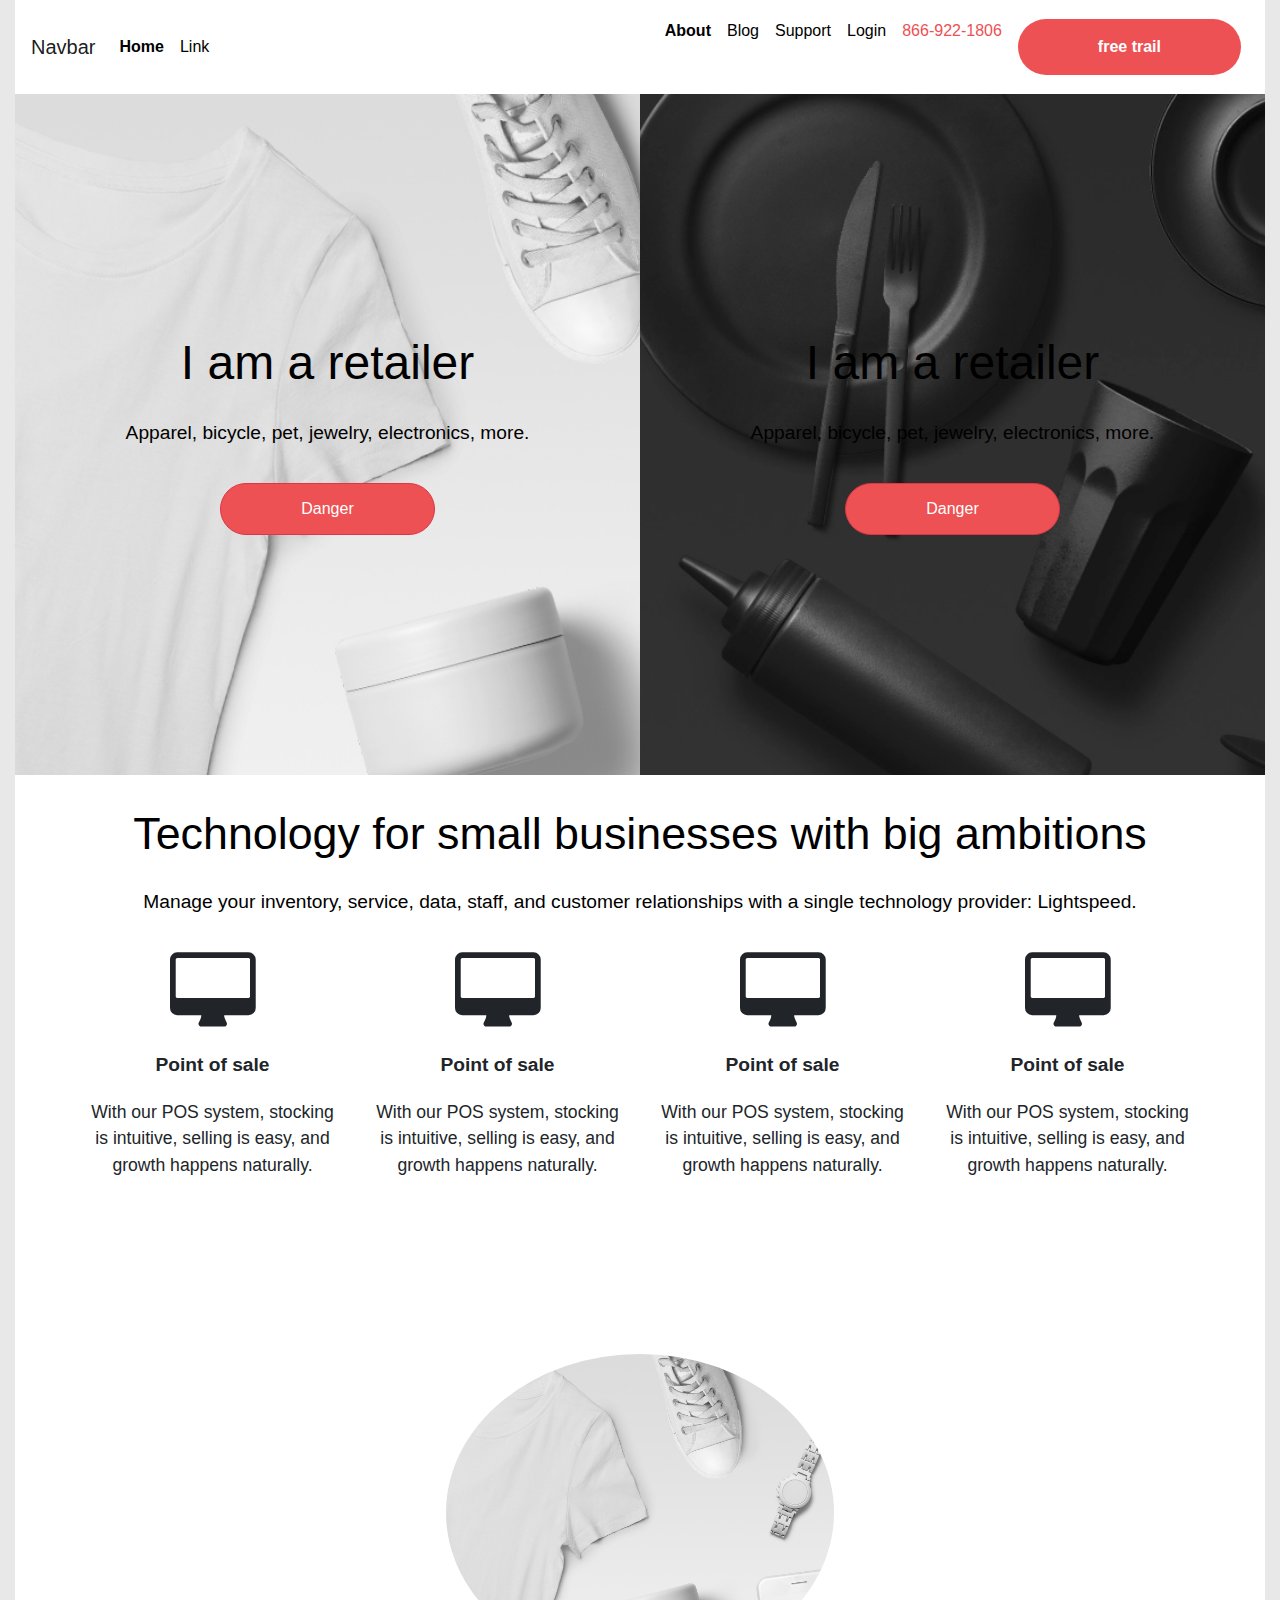
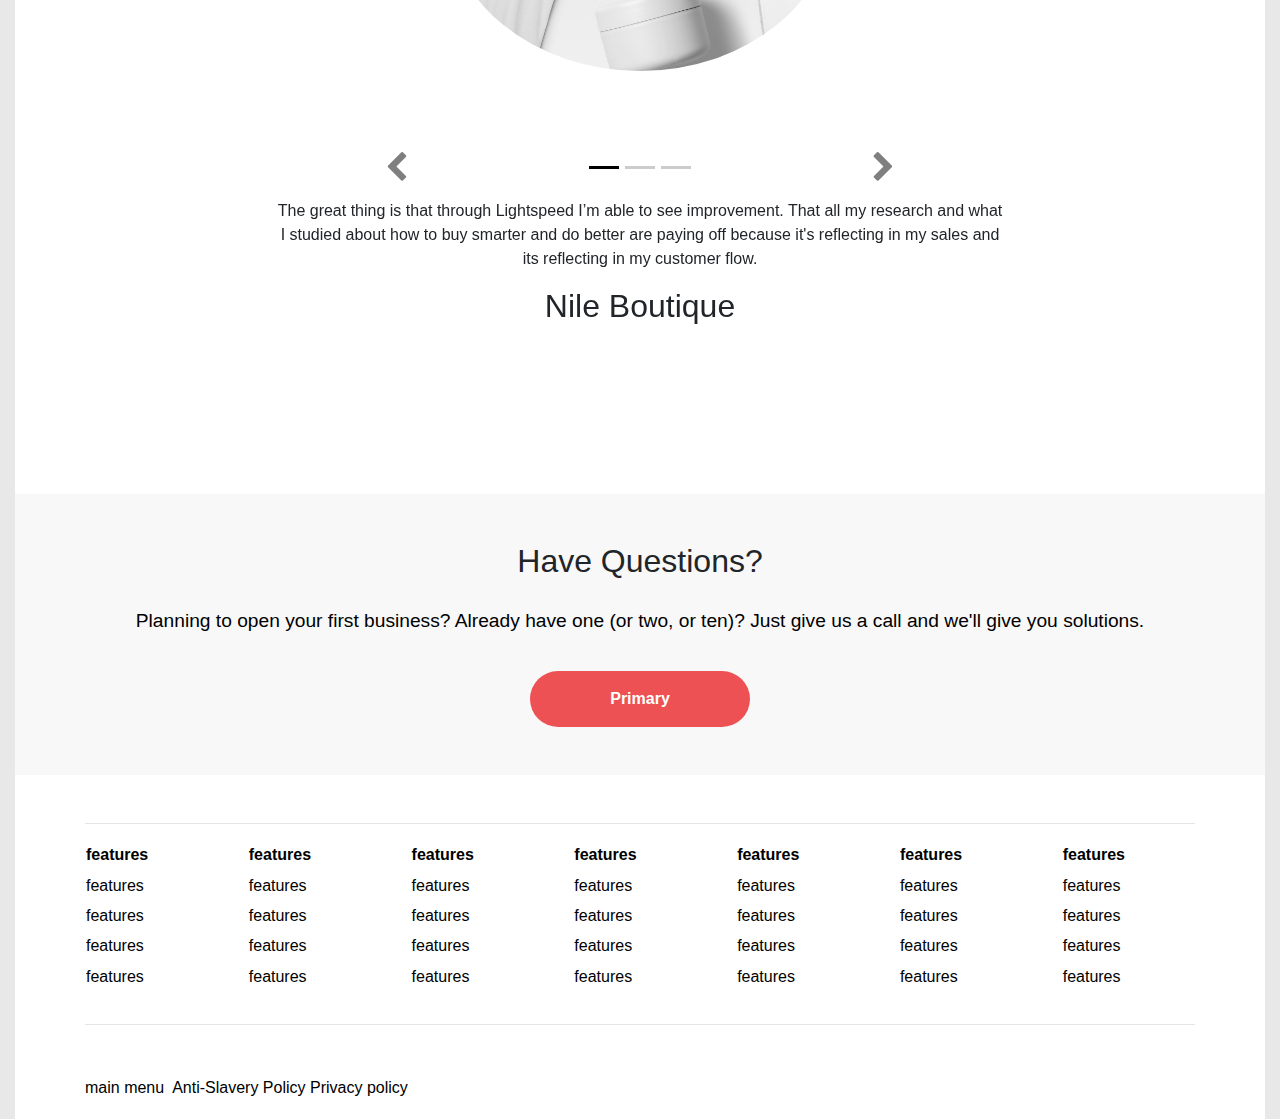
==== index.html @ 90b1ad33 "Project updated" ====
<html>
<head>
	<meta charset="UTF-8">
	<title>Document</title>
	<link rel="stylesheet" href="css/normalize.min.css">
	<link rel="stylesheet" href="https://maxcdn.bootstrapcdn.com/bootstrap/4.0.0/css/bootstrap.min.css" integrity="sha384-Gn5384xqQ1aoWXA+058RXPxPg6fy4IWvTNh0E263XmFcJlSAwiGgFAW/dAiS6JXm" crossorigin="anonymous">
	<link rel="stylesheet" href="https://cdnjs.cloudflare.com/ajax/libs/font-awesome/4.7.0/css/font-awesome.min.css">
	<link rel="stylesheet" href="css/index.css">
</head>
<body>
	<header>
		<div class="container-fluid">
			<nav class="navbar navbar-expand-lg navbar-light bg-light my-nav">
				<a class="navbar-brand" href="#">Navbar</a>
				<button class="navbar-toggler" type="button" data-toggle="collapse" data-target="#navbarSupportedContent" aria-controls="navbarSupportedContent" aria-expanded="false" aria-label="Toggle navigation">
				<span class="navbar-toggler-icon"></span>
				</button>
				<div class="collapse navbar-collapse" id="navbarSupportedContent">
					<ul class="navbar-nav mr-auto">
						<li class="nav-item my-nav-item-left">
							<a class="nav-link my-nav-link-left" href="#">Home</a>
						</li>
						<li class="nav-item my-nav-item-left">
							<a class="nav-link my-nav-link-left" href="#">Link</a>
						</li>						
					</ul>
					<ul class="navbar-nav ml-auto">
						<li class="nav-item">
							<a class="nav-link my-nav-link-right" href="#">About</a>
						</li>
						<li class="nav-item">
							<a class="nav-link my-nav-link-right" href="#">Blog</a>
						</li>
						<li class="nav-item">
							<a class="nav-link my-nav-link-right" href="#">Support</a>
						</li>
						<li class="nav-item">
							<a class="nav-link my-nav-link-right" href="#">Login</a>
						</li>
						<li class="nav-item">
							<a class="nav-link my-nav-link-number" href="#">866-922-1806</a>
						</li>
						<li class="nav-item">
							<a class="nav-link my-nav-link-right" href="#"><button type="button" class="btn btn-danger my-btn">free trail</button></a>
						</li>						
					</ul>
				</div>
			</nav>
		</div>
	</header>


	<!-- hero part start -->
	<section class="hero-part">
		<div class="container-fluid">
			<div class="row">
				<div class="col-md-6 no-padding-right">
					<div class="bg-left text-center">
						<div class="left-part">
							<h2 class="title">I am a retailer</h2>
							<p class="details">Apparel, bicycle, pet, jewelry, electronics, more.</p>
							<button type="button" class="btn btn-danger my-hero-btn">Danger</button>
						</div>	
					</div>
				</div>
				<div class="col-md-6 no-padding-left">
					<div class="bg-right text-center">
						<div class="left-part">
							<h2 class="title">I am a retailer</h2>
							<p class="details">Apparel, bicycle, pet, jewelry, electronics, more.</p>
							<button type="button" class="btn btn-danger my-hero-btn">Danger</button>
						</div>	
					</div>
				</div>
			</div>
		</div>
	</section>
	<!-- hero-Part end -->


	<!-- Technology Part Start -->
	<section class="container-fluid">
		<div class="technology">
			<div class="container">
				<div class="section-header text-center">
					<h2 class="title">Technology for small businesses with big ambitions </h2>
					<p class="details">Manage your inventory, service, data, staff, and customer relationships with a single technology provider: Lightspeed.</p>
				</div>
				<div class="section-details">
					<div class="row">
						<div class="col-md-3">
							<div class="tech-icon">
								<i class="fa fa-desktop" aria-hidden="true"></i>
							</div>
							<p class="tech-icon-name"><strong>Point of sale</strong></p>
							<p class="tech-icon-details">With our POS system, stocking is intuitive, selling is easy, and growth happens naturally.</p>
						</div>

						<div class="col-md-3">
							<div class="tech-icon">
								<i class="fa fa-desktop" aria-hidden="true"></i>
							</div>
							<p class="tech-icon-name"><strong>Point of sale</strong></p>
							<p class="tech-icon-details">With our POS system, stocking is intuitive, selling is easy, and growth happens naturally.</p>
						</div>

						<div class="col-md-3">
							<div class="tech-icon">
								<i class="fa fa-desktop" aria-hidden="true"></i>
							</div>
							<p class="tech-icon-name"><strong>Point of sale</strong></p>
							<p class="tech-icon-details">With our POS system, stocking is intuitive, selling is easy, and growth happens naturally.</p>
						</div>

						<div class="col-md-3">
							<div class="tech-icon">
								<i class="fa fa-desktop" aria-hidden="true"></i>
							</div>
							<p class="tech-icon-name"><strong>Point of sale</strong></p>
							<p class="tech-icon-details">With our POS system, stocking is intuitive, selling is easy, and growth happens naturally.</p>
						</div>
					</div>
				</div>
			</div>
		</div>
	</section>
	<!-- Technology Part End -->


	<!-- Review Part Start -->
	<section class="container-fluid">
		<div class="review-part">
			<div id="carouselExampleIndicators" class="carousel slide" data-ride="carousel">
				<ol class="carousel-indicators">
					<li data-target="#carouselExampleIndicators" data-slide-to="0" class="active"></li>
					<li data-target="#carouselExampleIndicators" data-slide-to="1"></li>
					<li data-target="#carouselExampleIndicators" data-slide-to="2"></li>
				</ol>
				<div class="container">
					<div class="carousel-inner">
						<div class="carousel-item active">
							<img class="d-block carousel-img mr-auto ml-auto" src="../img/hero-1.jpg" alt="First slide">
							<div class="review text-center">
								<p class="comments">The great thing is that through Lightspeed I’m able to see improvement. That all my research and what I studied about how to buy smarter and do better are paying off because it's reflecting in my sales and its reflecting in my customer flow.</p>
								<h2 class="name">Nile Boutique</h2>
							</div>
						</div>
						<div class="carousel-item">
							<img class="d-block carousel-img mr-auto ml-auto" src="../img/hero-2.jpg" alt="Second slide">
							<div class="review text-center">
								<p class="comments">The great thing is that through Lightspeed I’m able to see improvement. That all my research and what I studied about how to buy smarter and do better are paying off because it's reflecting in my sales and its reflecting in my customer flow.</p>
								<h2 class="name">Nile Boutique</h2>
							</div>
						</div>
						<div class="carousel-item">
							<img class="d-block carousel-img mr-auto ml-auto" src="../img/hero-1.jpg" alt="Third slide">
							<div class="review text-center">
								<p class="comments">The great thing is that through Lightspeed I’m able to see improvement. That all my research and what I studied about how to buy smarter and do better are paying off because it's reflecting in my sales and its reflecting in my customer flow.</p>
								<h2 class="name">Nile Boutique</h2>
							</div>
						</div>
					</div>
				</div>
				<a class="carousel-control-prev" href="#carouselExampleIndicators" role="button" data-slide="prev">
					<!-- <span class="carousel-control-prev-icon" aria-hidden="true"></span> -->
					<i class="fa fa-chevron-left arrow-icon" aria-hidden="true"></i>
					<span class="sr-only">Previous</span>
				</a>
				<a class="carousel-control-next" href="#carouselExampleIndicators" role="button" data-slide="next">
					<!-- <span class="carousel-control-next-icon" aria-hidden="true"></span> -->
					<i class="fa fa-chevron-right arrow-icon" aria-hidden="true"></i>
					<span class="sr-only">Next</span>
				</a>				
			</div>
		</div>
	</section>
	<!-- review Part end -->

	<!-- Question part start -->

	<div class="container-fluid">
		<div class="question-part">
			<div class="text-center">
				<h2>Have Questions?</h2>
				<p class="details">Planning to open your first business? Already have one (or two, or ten)? Just give us a call and we'll give you solutions.</p>
				<button type="button" class="btn btn-primary my-btn">Primary</button>
			</div>
		</div>	
	</div>

	<!-- Question part end -->


	<!-- Footer start -->

	<div class="container-fluid">
		<div class="footer">
			<div class="upper-footer">
				<div class="container">
					<hr class="horizontal-line">
					<div class="row">

						<div class="odd-col">
							<ul>
								<li>
									<a href="">features</a>
								</li>
								<li>
									<a href="">features</a>
								</li>
								<li>
									<a href="">features</a>
								</li>
								<li>
									<a href="">features</a>
								</li>
								<li>
									<a href="">features</a>
								</li>
							</ul>
						</div>

						<div class="odd-col">
							<ul>
								<li>
									<a href="">features</a>
								</li>
								<li>
									<a href="">features</a>
								</li>
								<li>
									<a href="">features</a>
								</li>
								<li>
									<a href="">features</a>
								</li>
								<li>
									<a href="">features</a>
								</li>
							</ul>
						</div>

						<div class="odd-col">
							<ul>
								<li>
									<a href="">features</a>
								</li>
								<li>
									<a href="">features</a>
								</li>
								<li>
									<a href="">features</a>
								</li>
								<li>
									<a href="">features</a>
								</li>
								<li>
									<a href="">features</a>
								</li>
							</ul>
						</div>

						<div class="odd-col">
							<ul>
								<li>
									<a href="">features</a>
								</li>
								<li>
									<a href="">features</a>
								</li>
								<li>
									<a href="">features</a>
								</li>
								<li>
									<a href="">features</a>
								</li>
								<li>
									<a href="">features</a>
								</li>
							</ul>
						</div>

						<div class="odd-col">
							<ul>
								<li>
									<a href="">features</a>
								</li>
								<li>
									<a href="">features</a>
								</li>
								<li>
									<a href="">features</a>
								</li>
								<li>
									<a href="">features</a>
								</li>
								<li>
									<a href="">features</a>
								</li>
							</ul>
						</div>

						<div class="odd-col">
							<ul>
								<li>
									<a href="">features</a>
								</li>
								<li>
									<a href="">features</a>
								</li>
								<li>
									<a href="">features</a>
								</li>
								<li>
									<a href="">features</a>
								</li>
								<li>
									<a href="">features</a>
								</li>
							</ul>
						</div>

						<div class="odd-col">
							<ul>
								<li>
									<a href="">features</a>
								</li>
								<li>
									<a href="">features</a>
								</li>
								<li>
									<a href="">features</a>
								</li>
								<li>
									<a href="">features</a>
								</li>
								<li>
									<a href="">features</a>
								</li>
							</ul>
						</div>	
						
					</div>
					<hr class="horizontal-line">

				</div>
			</div>

			<div class="lower-footer">
				<div class="container">
					<div class="row">
						<div class="col-md-4">
							<ul class="lower-footer-list">
								<!-- <li class="nav-item dropdown">
									<a class="nav-link dropdown-toggle my-nav-link" href="#" id="navbarDropdown" role="button" data-toggle="dropdown" aria-haspopup="true" aria-expanded="false">
										Dropdown
									</a>
									<div class="dropdown-menu" aria-labelledby="navbarDropdown">
										<a class="dropdown-item" href="#">Action</a>
										<a class="dropdown-item" href="#">Another action</a>
										<div class="dropdown-divider"></div>
										<a class="dropdown-item" href="#">Something else here</a>
									</div>
								</li> -->
								<li class="menu-item nav-item dropdown">
									<a class="nav-link dropdown-toggle my-nav-link" href="#" id="navbarDropdownMenuLink" role="button" data-toggle="dropdown" aria-haspopup="true" aria-expanded="false">
										main menu
									</a>
									<div class="dropdown-menu" aria-labelledby="navbarDropdownMenuLink">
										<a class="dropdown-item" href="#">P</a>
										<a class="dropdown-item" href="#">Q</a>
										<a class="dropdown-item" href="#">R</a>
									</div>
								<li>
									<a href="">Anti-Slavery Policy</a>
								</li>
								<li>
									<a href="">Privacy policy</a>
								</li>
							</ul>
						</div>
						<div class="col-md-4">
							
						</div>
						<div class="col-md-4">
							
						</div>
					</div>
				</div>
				
			</div>
		</div>
	</div>

	<!-- Footer end -->
	
	








	<script src="https://code.jquery.com/jquery-3.2.1.slim.min.js" integrity="sha384-KJ3o2DKtIkvYIK3UENzmM7KCkRr/rE9/Qpg6aAZGJwFDMVNA/GpGFF93hXpG5KkN" crossorigin="anonymous"></script>
	<script src="https://cdnjs.cloudflare.com/ajax/libs/popper.js/1.12.9/umd/popper.min.js" integrity="sha384-ApNbgh9B+Y1QKtv3Rn7W3mgPxhU9K/ScQsAP7hUibX39j7fakFPskvXusvfa0b4Q" crossorigin="anonymous"></script>
	<script src="https://maxcdn.bootstrapcdn.com/bootstrap/4.0.0/js/bootstrap.min.js" integrity="sha384-JZR6Spejh4U02d8jOt6vLEHfe/JQGiRRSQQxSfFWpi1MquVdAyjUar5+76PVCmYl" crossorigin="anonymous"></script>
</body>
</html>
---- css/index.css ----
body {
  background: #E8E8E8; }

.my-nav {
  background-color: #FFFFFF !important; }

.my-nav-item-left:hover {
  border-top: .1em solid #ED5153; }

.my-nav-link-left {
  color: #000 !important; }

.my-nav-link-right {
  color: #000 !important; }
  .my-nav-link-right:hover {
    color: #ED5153 !important; }

.my-nav-link-number {
  color: #ED5153 !important; }

.my-btn {
  padding: 0 1.5em;
  border-radius: 1em;
  background-color: #ED5153; }

.bg-left {
  background-image: url(../img/hero-1.jpg);
  padding: 15em 0;
  background-repeat: no-repeat;
  background-size: cover; }

.title {
  color: #000000;
  font-size: 3em; }

.details {
  color: #8E8E8E;
  font-size: 1.2em; }

.bg-right {
  background-image: url(../img/hero-2.jpg);
  padding: 15em 0;
  background-repeat: no-repeat;
  background-size: cover; }

.my-hero-btn {
  border-radius: 2em;
  padding: .8em 5em;
  background: #ED5153; }

.no-padding-right {
  padding-right: 0; }

.no-padding-left {
  padding-left: 0; }

.technology {
  background: #FFFFFF;
  padding-top: 2em; }

.section-header .title {
  font-size: 2.8em; }
.section-header .details {
  color: #000;
  padding: 1em 0; }

.section-details {
  text-align: center; }
  .section-details .tech-icon {
    font-size: 5em; }
  .section-details .tech-icon-name {
    margin: 1em 0;
    font-size: 1.2em; }
  .section-details .tech-icon-details {
    font-size: 1.1em; }

.review-part {
  background: #FFFFFF;
  padding: 10em 0; }

.carousel-img {
  width: 35%;
  border-radius: 50%; }

.arrow-icon {
  color: #000;
  font-size: 2em; }

.carousel-control-prev {
  left: 18em;
  top: 15.5em; }

.carousel-control-next {
  right: 18em;
  top: 15.5em; }

.carousel-indicators {
  top: 25.75em;
  background-color: transparent; }
  .carousel-indicators li {
    background-color: #ccc; }
  .carousel-indicators .active {
    background-color: #000; }

.review .comments {
  padding: 0 12em;
  margin-top: 8em; }

.question-part {
  background: #F8F8F8;
  padding: 3em 0; }

.details {
  padding: 1em 0;
  color: #000; }

.my-btn {
  background: #ED5153;
  padding: 1em 5em;
  border: none;
  border-radius: 3em;
  font-weight: bold;
  font-size: 1em; }
  .my-btn:hover {
    background: #ED5153; }
  .my-btn:focus {
    background: #ED5153; }

.footer {
  background: #fff; }

.upper-footer {
  padding: 2em 0;
  text-align: left; }

.odd-col {
  width: 14.28%; }

ul {
  padding-left: 1em; }

.lower-footer-list {
  padding-left: 0; }
  .lower-footer-list li {
    display: inline-block; }
    .lower-footer-list li:nth-child(1) {
      font-weight: normal; }

.my-nav-link {
  padding: 0 .5em 0 0; }

.dropdown-toggle::after {
  content: none; }

.menu-item:hover .dropdown-menu {
  display: block; }

.dropdown-menu {
  position: absolute;
  top: -6.7em;
  left: 0px;
  z-index: 1000;
  display: none;
  float: left;
  min-width: 6em;
  box-shadow: 0 .2em 0 .2em #eee;
  font-size: 1em;
  color: #212529;
  text-align: center;
  list-style: none;
  background-color: #fff;
  background-clip: padding-box;
  border: 1px solid rgba(0, 0, 0, 0.15);
  border-radius: .25rem; }

ul li {
  list-style: none;
  padding: .2em 0; }
  ul li:nth-child(1) {
    font-weight: bold; }
ul a {
  text-decoration: none;
  color: #000; }
  ul a:hover {
    text-decoration: none;
    color: #ED5153; }

/*# sourceMappingURL=index.css.map */
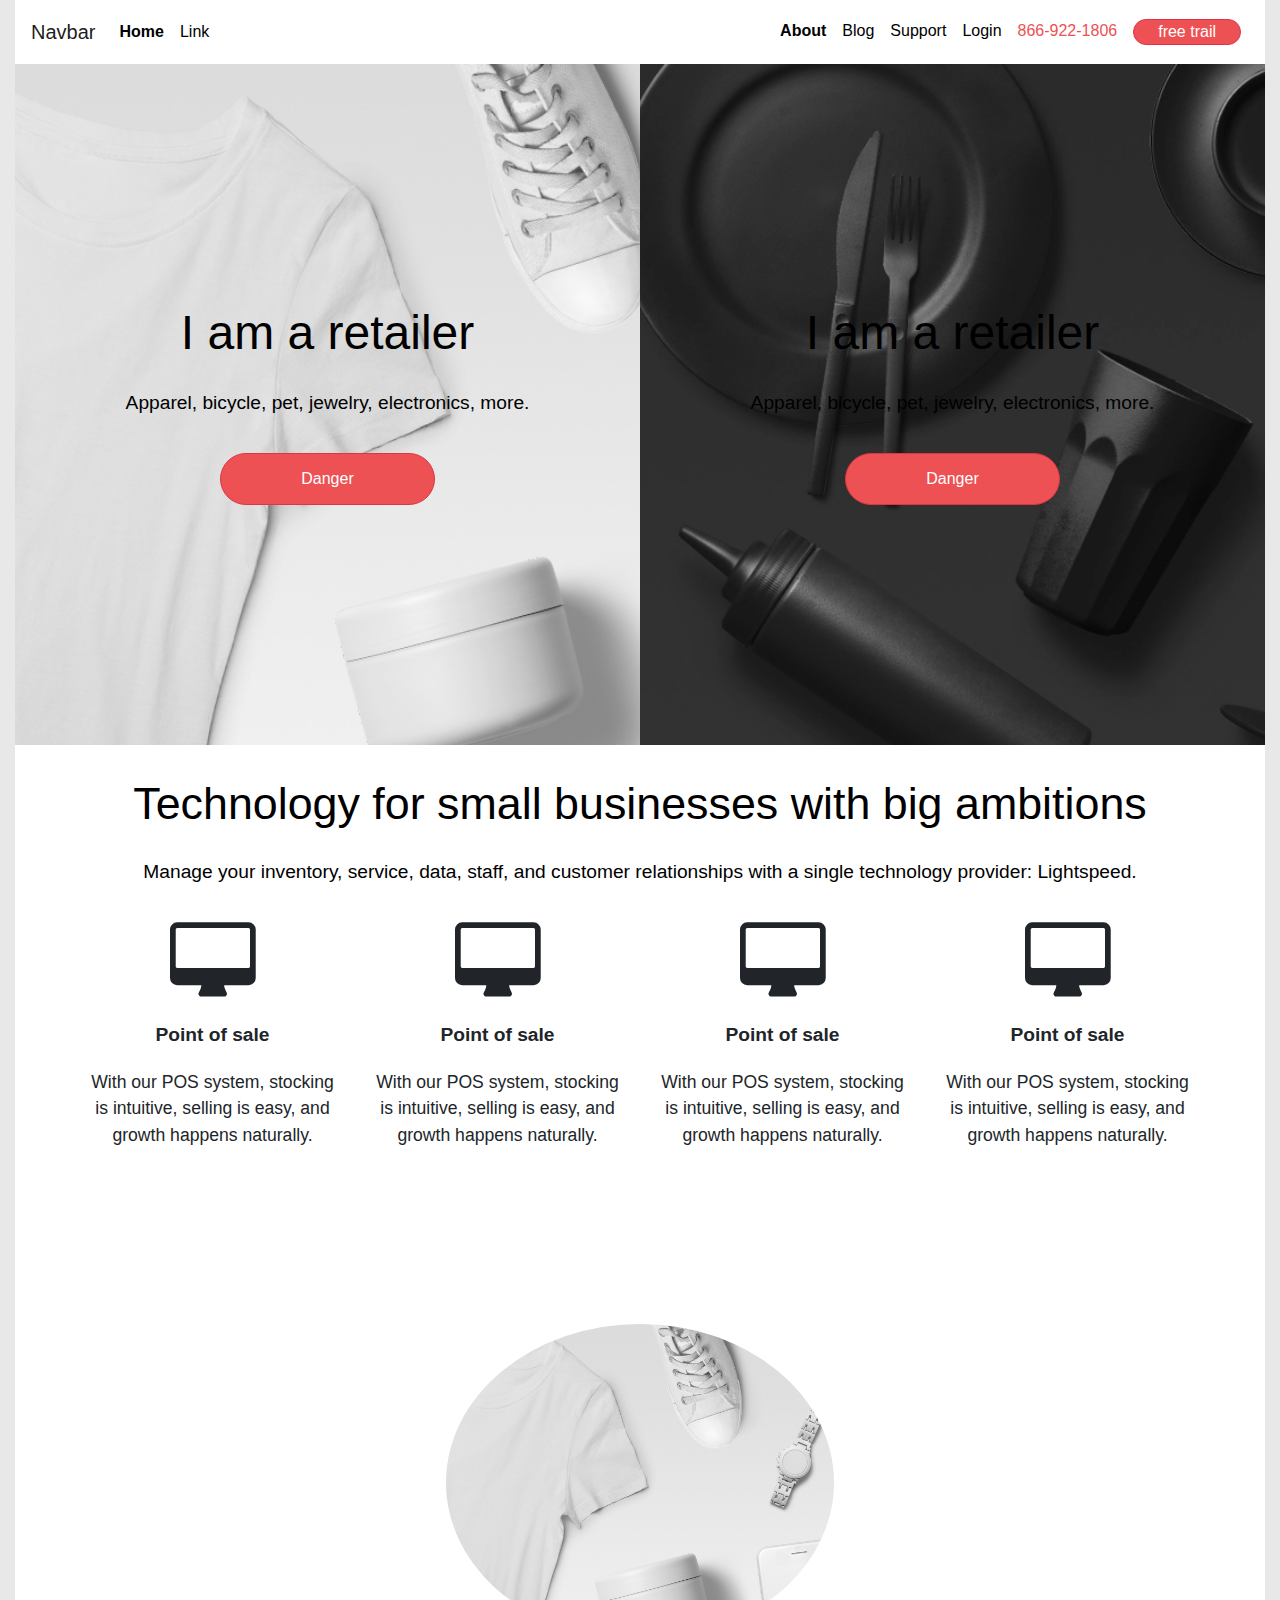
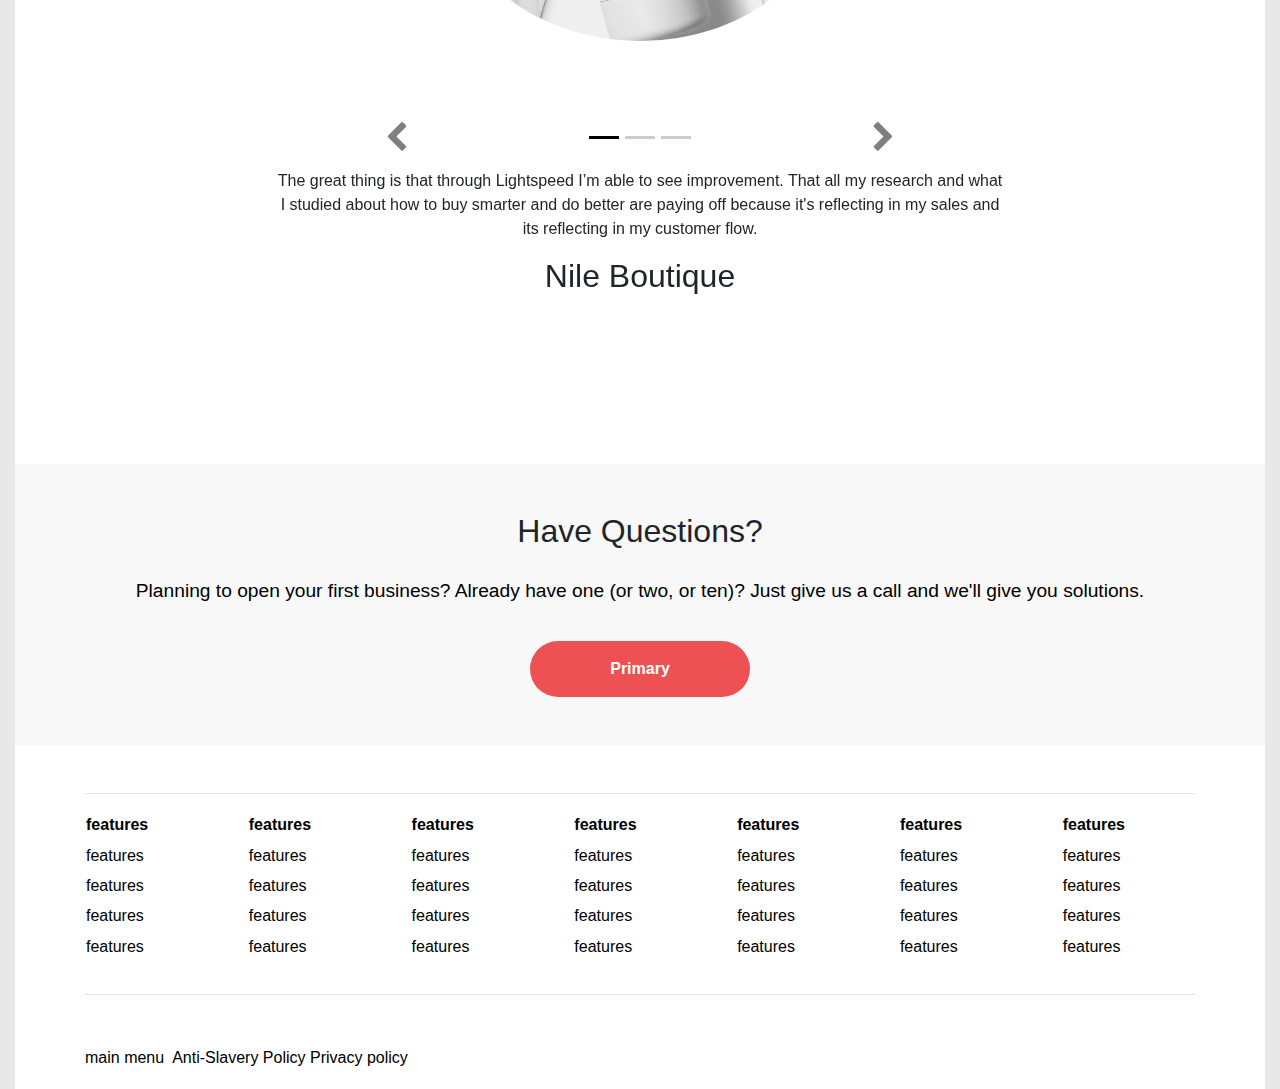
==== commit 351ff1c1: "updated" ====
--- a/index.html
+++ b/index.html
@@ -140,21 +140,21 @@
 				<div class="container">
 					<div class="carousel-inner">
 						<div class="carousel-item active">
-							<img class="d-block carousel-img mr-auto ml-auto" src="../img/hero-1.jpg" alt="First slide">
+							<img class="d-block carousel-img mr-auto ml-auto" src="img/hero-1.jpg" alt="First slide">
 							<div class="review text-center">
 								<p class="comments">The great thing is that through Lightspeed I’m able to see improvement. That all my research and what I studied about how to buy smarter and do better are paying off because it's reflecting in my sales and its reflecting in my customer flow.</p>
 								<h2 class="name">Nile Boutique</h2>
 							</div>
 						</div>
 						<div class="carousel-item">
-							<img class="d-block carousel-img mr-auto ml-auto" src="../img/hero-2.jpg" alt="Second slide">
+							<img class="d-block carousel-img mr-auto ml-auto" src="img/hero-2.jpg" alt="Second slide">
 							<div class="review text-center">
 								<p class="comments">The great thing is that through Lightspeed I’m able to see improvement. That all my research and what I studied about how to buy smarter and do better are paying off because it's reflecting in my sales and its reflecting in my customer flow.</p>
 								<h2 class="name">Nile Boutique</h2>
 							</div>
 						</div>
 						<div class="carousel-item">
-							<img class="d-block carousel-img mr-auto ml-auto" src="../img/hero-1.jpg" alt="Third slide">
+							<img class="d-block carousel-img mr-auto ml-auto" src="img/hero-1.jpg" alt="Third slide">
 							<div class="review text-center">
 								<p class="comments">The great thing is that through Lightspeed I’m able to see improvement. That all my research and what I studied about how to buy smarter and do better are paying off because it's reflecting in my sales and its reflecting in my customer flow.</p>
 								<h2 class="name">Nile Boutique</h2>
@@ -184,7 +184,7 @@
 			<div class="text-center">
 				<h2>Have Questions?</h2>
 				<p class="details">Planning to open your first business? Already have one (or two, or ten)? Just give us a call and we'll give you solutions.</p>
-				<button type="button" class="btn btn-primary my-btn">Primary</button>
+				<button type="button" class="btn btn-primary my-questions-btn">Primary</button>
 			</div>
 		</div>	
 	</div>
--- a/css/index.css
+++ b/css/index.css
@@ -114,16 +114,16 @@
   padding: 1em 0;
   color: #000; }
 
-.my-btn {
+.my-questions-btn {
   background: #ED5153;
   padding: 1em 5em;
   border: none;
   border-radius: 3em;
   font-weight: bold;
   font-size: 1em; }
-  .my-btn:hover {
+  .my-questions-btn:hover {
     background: #ED5153; }
-  .my-btn:focus {
+  .my-questions-btn:focus {
     background: #ED5153; }
 
 .footer {
